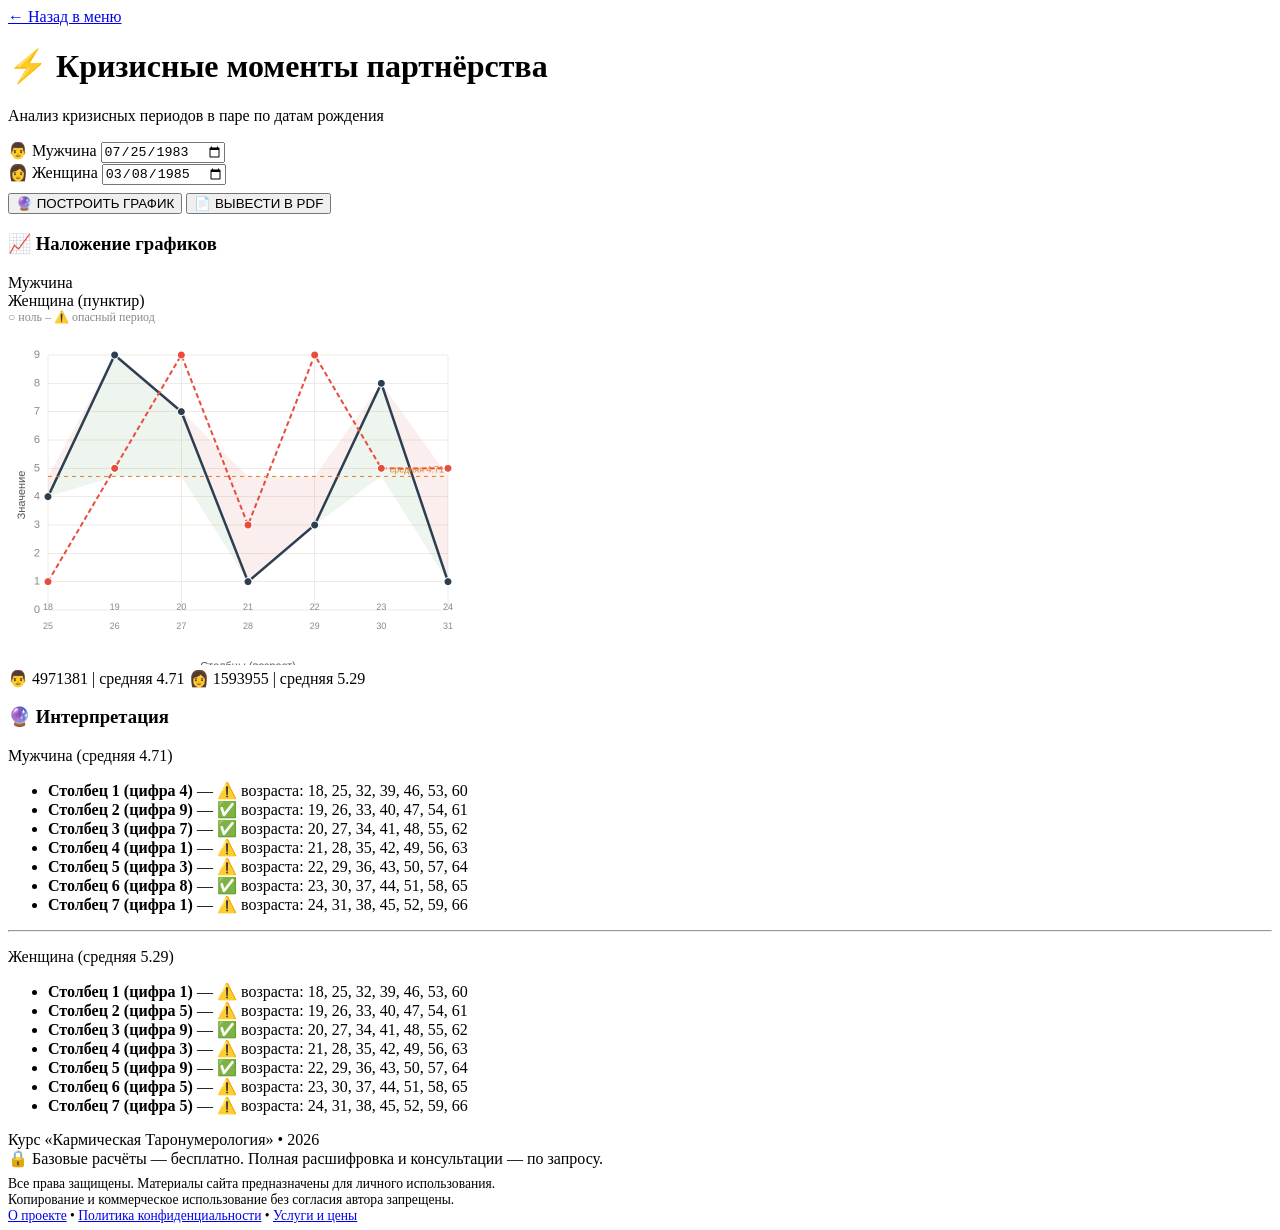
==== crisis.html @ e85e0fe4 "Add files via upload" ====
<!DOCTYPE html>
<html lang="ru">
<head>
  <meta charset="UTF-8">
  <meta name="viewport" content="width=device-width, initial-scale=1.0, maximum-scale=1.0, user-scalable=yes">
  <title>Кризисные моменты партнёрства</title>
  <link rel="stylesheet" href="style.css">
</head>
<body>
<div class="container">
  <a href="index.html" class="back-link">← Назад в меню</a>
  <h1>⚡ Кризисные моменты партнёрства</h1>
  <p class="sub">Анализ кризисных периодов в паре по датам рождения</p>

  <div class="card">
    <div class="input-group">
      <label>👨 Мужчина</label>
      <input type="date" id="manDate" value="1983-07-25">
    </div>
    <div class="input-group">
      <label>👩 Женщина</label>
      <input type="date" id="womanDate" value="1985-03-08">
    </div>
    <button id="calcBtn" class="btn btn-primary">🔮 ПОСТРОИТЬ ГРАФИК</button>
    <button id="pdfBtn" class="btn btn-pdf" style="margin-top:8px;">📄 ВЫВЕСТИ В PDF</button>
  </div>

  <div id="result" class="result"></div>

  <div class="footer">
    <div><span class="course">Курс «Кармическая Таронумерология»</span> • 2026</div>
    <div class="paid-note">🔒 Базовые расчёты — бесплатно. Полная расшифровка и консультации — по запросу.</div>
    <div style="margin-top:8px; font-size:0.85rem;">
      Все права защищены. Материалы сайта предназначены для личного использования.
      <br>Копирование и коммерческое использование без согласия автора запрещены.
      <br><a href="#">О проекте</a> • <a href="#">Политика конфиденциальности</a> • <a href="#">Услуги и цены</a>
    </div>
  </div>
</div>

<script>
// ===== ВЕСЬ ИСХОДНЫЙ JS-КОД ИЗ crisis.html =====
(function() {
    function pad2(n) { return String(n).padStart(2, '0'); }

    function calcGraph(birthDate) {
        if (!birthDate) return null;
        const parts = birthDate.split('-');
        if (parts.length !== 3) return null;
        const year = parseInt(parts[0], 10);
        const month = parseInt(parts[1], 10);
        const day = parseInt(parts[2], 10);
        if (isNaN(year) || isNaN(month) || isNaN(day)) return null;

        const dm = parseInt(pad2(day) + pad2(month), 10);
        const product = dm * year;
        let productStr = String(product);
        while (productStr.length < 7) productStr = '0' + productStr;
        if (productStr.length > 7) productStr = productStr.slice(0, 7);

        const digits = productStr.split('').map(Number);
        const sum = digits.reduce((a, b) => a + b, 0);
        const avg = sum / 7;

        const topAges = [18, 19, 20, 21, 22, 23, 24];
        const bottomAges = [25, 26, 27, 28, 29, 30, 31];

        return { digits, avg, productStr, dm, year, sum, topAges, bottomAges };
    }

    function drawChart(manData, womanData, container) {
        if (!manData || !womanData) return;

        const wrapper = document.createElement('div');
        wrapper.className = 'chart-container';
        const canvas = document.createElement('canvas');
        wrapper.appendChild(canvas);
        container.appendChild(wrapper);

        const width = Math.min(480, window.innerWidth - 40);
        const height = Math.max(340, width * 0.6);
        canvas.width = width * 2;
        canvas.height = height * 2;
        canvas.style.width = width + 'px';
        canvas.style.height = height + 'px';

        const ctx = canvas.getContext('2d');
        ctx.scale(2, 2);

        const numPoints = manData.digits.length;
        const pad = { top: 30, bottom: 55, left: 40, right: 40 };
        const chartW = width - pad.left - pad.right;
        const chartH = height - pad.top - pad.bottom;
        const maxVal = 9;

        function xPos(index) {
            return pad.left + (index / (numPoints - 1)) * chartW;
        }
        function yPos(val) {
            return pad.top + chartH - (val / maxVal) * chartH;
        }

        ctx.clearRect(0, 0, width, height);

        ctx.strokeStyle = '#e0d6c6';
        ctx.lineWidth = 0.5;
        ctx.textAlign = 'right';
        ctx.textBaseline = 'middle';
        ctx.fillStyle = '#888';
        ctx.font = '11px sans-serif';
        for (let v = 0; v <= 9; v++) {
            const y = yPos(v);
            ctx.beginPath();
            ctx.moveTo(pad.left, y);
            ctx.lineTo(width - pad.right, y);
            ctx.stroke();
            ctx.fillStyle = '#888';
            ctx.fillText(v.toString(), pad.left - 8, y);
        }
        ctx.save();
        ctx.translate(14, height / 2);
        ctx.rotate(-Math.PI / 2);
        ctx.textAlign = 'center';
        ctx.textBaseline = 'middle';
        ctx.fillStyle = '#555';
        ctx.font = '11px sans-serif';
        ctx.fillText('Значение', 0, 0);
        ctx.restore();

        ctx.textAlign = 'center';
        ctx.textBaseline = 'top';
        ctx.fillStyle = '#888';
        ctx.font = '9px sans-serif';
        for (let i = 0; i < numPoints; i++) {
            const x = xPos(i);
            if (i % 2 === 0) {
                ctx.beginPath();
                ctx.moveTo(x, pad.top);
                ctx.lineTo(x, height - pad.bottom);
                ctx.strokeStyle = '#e0d6c6';
                ctx.lineWidth = 0.5;
                ctx.stroke();
            }
            ctx.fillStyle = '#888';
            ctx.textBaseline = 'bottom';
            ctx.fillText(manData.topAges[i].toString(), x, height - pad.bottom + 2);
            ctx.textBaseline = 'top';
            ctx.fillText(manData.bottomAges[i].toString(), x, height - pad.bottom + 12);
        }
        ctx.fillStyle = '#555';
        ctx.font = '11px sans-serif';
        ctx.textBaseline = 'top';
        ctx.textAlign = 'center';
        ctx.fillText('Столбцы (возраст)', width / 2, height - 4);

        const datasets = [
            { data: manData, color: '#2c3e50', label: 'Мужчина', dash: [] },
            { data: womanData, color: '#e74c3c', label: 'Женщина', dash: [5, 3] }
        ];

        datasets.forEach(ds => {
            const d = ds.data.digits;
            const avg = ds.data.avg;
            const avgY = yPos(avg);

            if (ds.label === 'Мужчина') {
                ctx.beginPath();
                for (let i = 0; i < numPoints; i++) {
                    const x = xPos(i);
                    const y = yPos(d[i]);
                    if (i === 0) ctx.moveTo(x, y);
                    else ctx.lineTo(x, y);
                }
                for (let i = numPoints - 1; i >= 0; i--) {
                    const x = xPos(i);
                    const y = d[i] > avg ? yPos(avg) : yPos(d[i]);
                    if (i === numPoints - 1) ctx.lineTo(x, y);
                    else ctx.lineTo(x, y);
                }
                ctx.closePath();
                ctx.fillStyle = 'rgba(46, 125, 50, 0.08)';
                ctx.fill();

                ctx.beginPath();
                for (let i = 0; i < numPoints; i++) {
                    const x = xPos(i);
                    const y = yPos(d[i]);
                    if (i === 0) ctx.moveTo(x, y);
                    else ctx.lineTo(x, y);
                }
                for (let i = numPoints - 1; i >= 0; i--) {
                    const x = xPos(i);
                    const y = d[i] < avg ? yPos(avg) : yPos(d[i]);
                    if (i === numPoints - 1) ctx.lineTo(x, y);
                    else ctx.lineTo(x, y);
                }
                ctx.closePath();
                ctx.fillStyle = 'rgba(192, 57, 43, 0.08)';
                ctx.fill();
            }

            ctx.beginPath();
            for (let i = 0; i < numPoints; i++) {
                const x = xPos(i);
                const y = yPos(d[i]);
                if (i === 0) ctx.moveTo(x, y);
                else ctx.lineTo(x, y);
            }
            ctx.strokeStyle = ds.color;
            ctx.lineWidth = ds.label === 'Мужчина' ? 2.5 : 2;
            ctx.setLineDash(ds.dash);
            ctx.stroke();
            ctx.setLineDash([]);

            for (let i = 0; i < numPoints; i++) {
                const x = xPos(i);
                const y = yPos(d[i]);
                ctx.beginPath();
                ctx.arc(x, y, 4, 0, Math.PI * 2);
                ctx.fillStyle = ds.color;
                ctx.fill();
                ctx.strokeStyle = '#fff';
                ctx.lineWidth = 1;
                ctx.stroke();
                if (d[i] === 0) {
                    ctx.beginPath();
                    ctx.moveTo(x - 5, y - 5);
                    ctx.lineTo(x + 5, y + 5);
                    ctx.moveTo(x + 5, y - 5);
                    ctx.lineTo(x - 5, y + 5);
                    ctx.strokeStyle = '#c0392b';
                    ctx.lineWidth = 2;
                    ctx.stroke();
                }
            }
        });

        const avgMan = manData.avg;
        const avgY = yPos(avgMan);
        ctx.beginPath();
        ctx.moveTo(pad.left, avgY);
        ctx.lineTo(width - pad.right, avgY);
        ctx.strokeStyle = '#e67e22';
        ctx.lineWidth = 1;
        ctx.setLineDash([4, 4]);
        ctx.stroke();
        ctx.setLineDash([]);
        ctx.fillStyle = '#e67e22';
        ctx.font = '9px sans-serif';
        ctx.textAlign = 'right';
        ctx.textBaseline = 'bottom';
        ctx.fillText('средняя ' + avgMan.toFixed(2), width - pad.right - 4, avgY - 2);

        const legendDiv = document.createElement('div');
        legendDiv.className = 'legend';
        legendDiv.innerHTML = `
            <div class="legend-item"><span class="legend-color man"></span> Мужчина</div>
            <div class="legend-item"><span class="legend-color woman"></span> Женщина (пунктир)</div>
            <div style="font-size:12px; color:#888;">○ ноль – ⚠️ опасный период</div>
        `;
        wrapper.insertBefore(legendDiv, canvas);

        const statsDiv = document.createElement('div');
        statsDiv.className = 'stats';
        statsDiv.innerHTML = `
            <span>👨 ${manData.productStr} | средняя ${manData.avg.toFixed(2)}</span>
            <span>👩 ${womanData.productStr} | средняя ${womanData.avg.toFixed(2)}</span>
        `;
        wrapper.appendChild(statsDiv);
    }

    function render() {
        const manDate = document.getElementById('manDate').value;
        const womanDate = document.getElementById('womanDate').value;
        const resultDiv = document.getElementById('result');

        if (!manDate || !womanDate) {
            resultDiv.innerHTML = '<div class="card" style="color:#aa8866;">⚠️ Выберите даты обоих партнёров.</div>';
            return;
        }
        const manData = calcGraph(manDate);
        const womanData = calcGraph(womanDate);
        if (!manData || !womanData) {
            resultDiv.innerHTML = '<div class="card" style="color:#aa8866;">⚠️ Ошибка в датах.</div>';
            return;
        }

        resultDiv.innerHTML = '';
        const card = document.createElement('div');
        card.className = 'card';
        card.innerHTML = `<h3>📈 Наложение графиков</h3>`;
        resultDiv.appendChild(card);
        drawChart(manData, womanData, card);

        const interpCard = document.createElement('div');
        interpCard.className = 'card';
        interpCard.innerHTML = `<h3>🔮 Интерпретация</h3>`;

        function buildInterp(data, label, cssClass) {
            const hasZero = data.digits.includes(0);
            let html = `<p><span class="${cssClass}">${label}</span> (средняя ${data.avg.toFixed(2)})</p>`;
            if (hasZero) {
                html += `<div class="warning">⚠️ Присутствует <span class="zero-highlight">0</span> – угроза разрыва!</div>`;
            }
            html += `<div class="result-block"><ul>`;
            for (let i = 0; i < data.digits.length; i++) {
                const ages = [];
                for (let age = 18 + i; age <= 66; age += 7) {
                    ages.push(age);
                }
                const status = data.digits[i] > data.avg ? '✅' : data.digits[i] < data.avg ? '⚠️' : '➖';
                let digitDisplay = `${data.digits[i]}`;
                if (data.digits[i] === 0) digitDisplay = `<span class="zero-highlight">0 (угроза!)</span>`;
                html += `<li><strong>Столбец ${i+1} (цифра ${digitDisplay})</strong> — ${status} возраста: ${ages.join(', ')}</li>`;
            }
            html += '</ul></div>';
            return html;
        }

        interpCard.innerHTML += buildInterp(manData, 'Мужчина', '');
        interpCard.innerHTML += '<hr>';
        interpCard.innerHTML += buildInterp(womanData, 'Женщина', '');
        resultDiv.appendChild(interpCard);
    }

    document.getElementById('calcBtn').addEventListener('click', render);
    document.getElementById('pdfBtn').addEventListener('click', () => window.print());
    window.addEventListener('DOMContentLoaded', render);
})();
</script>
</body>
</html>
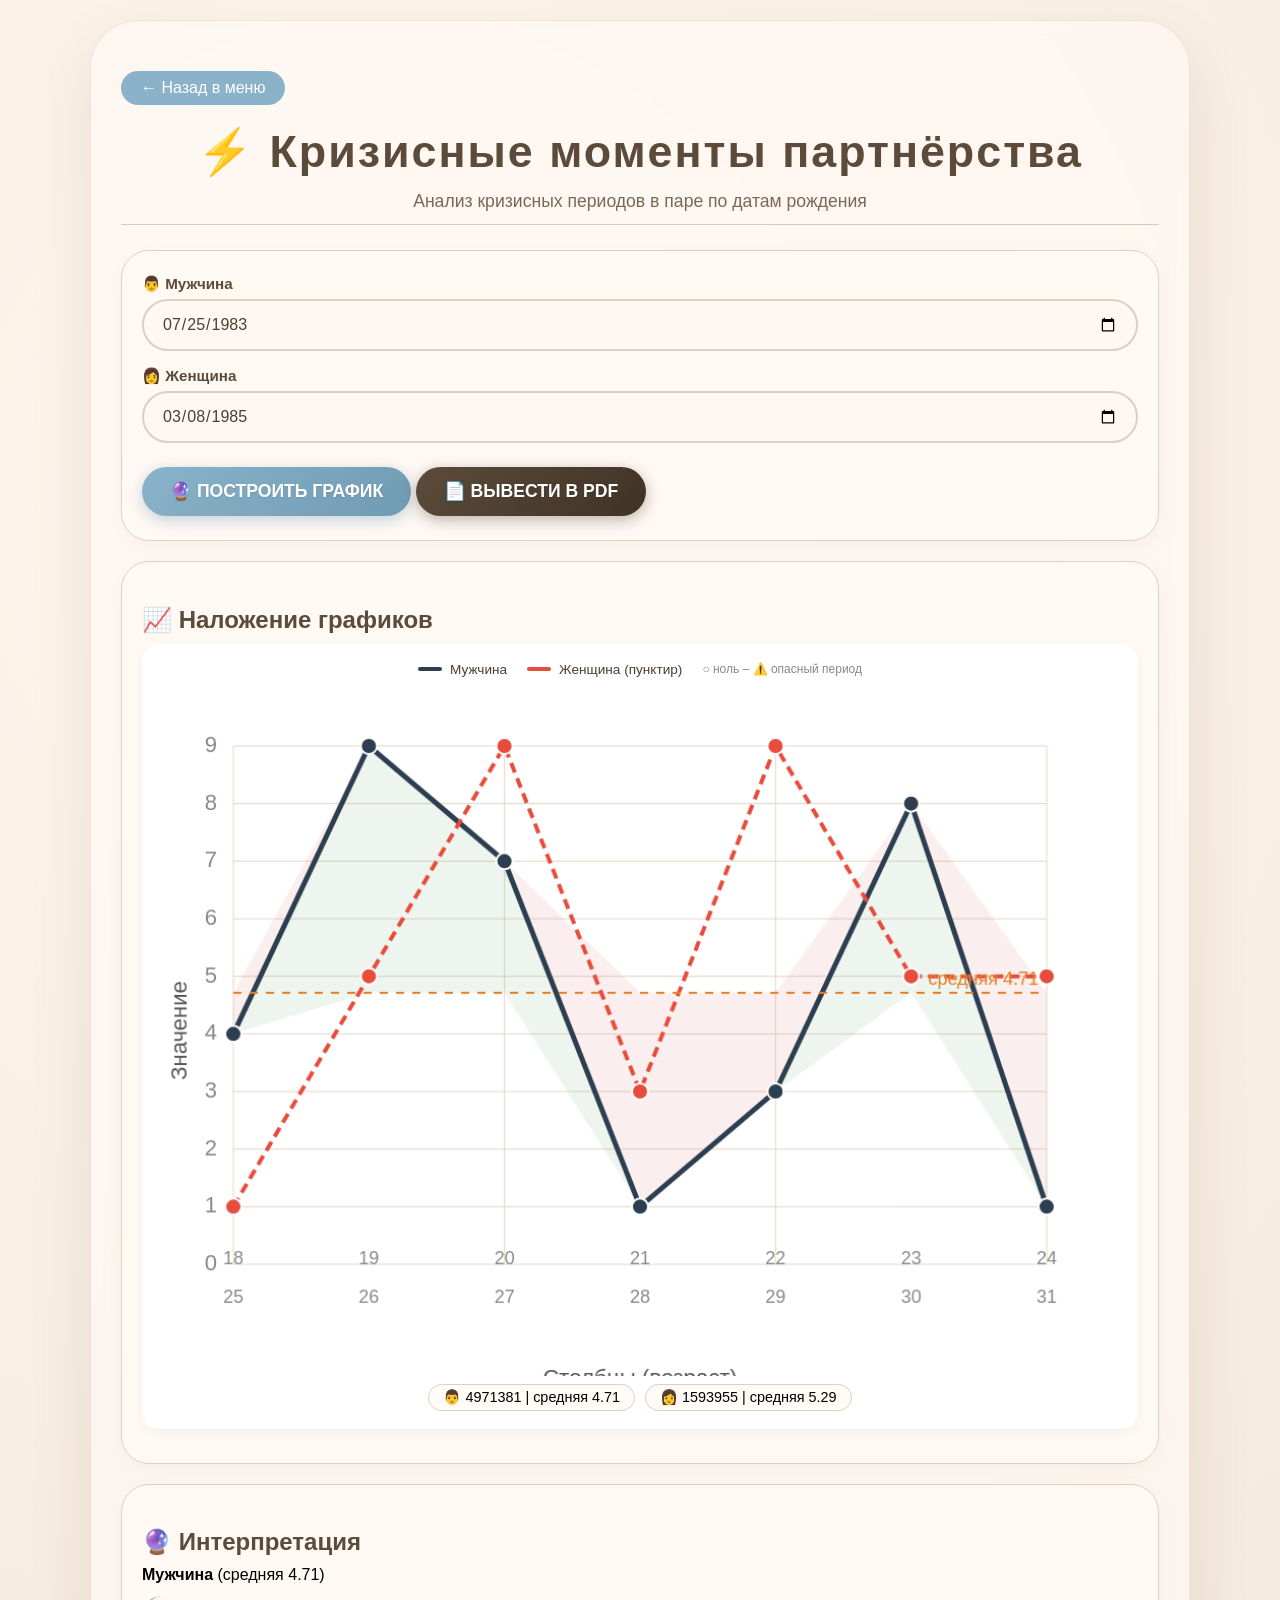
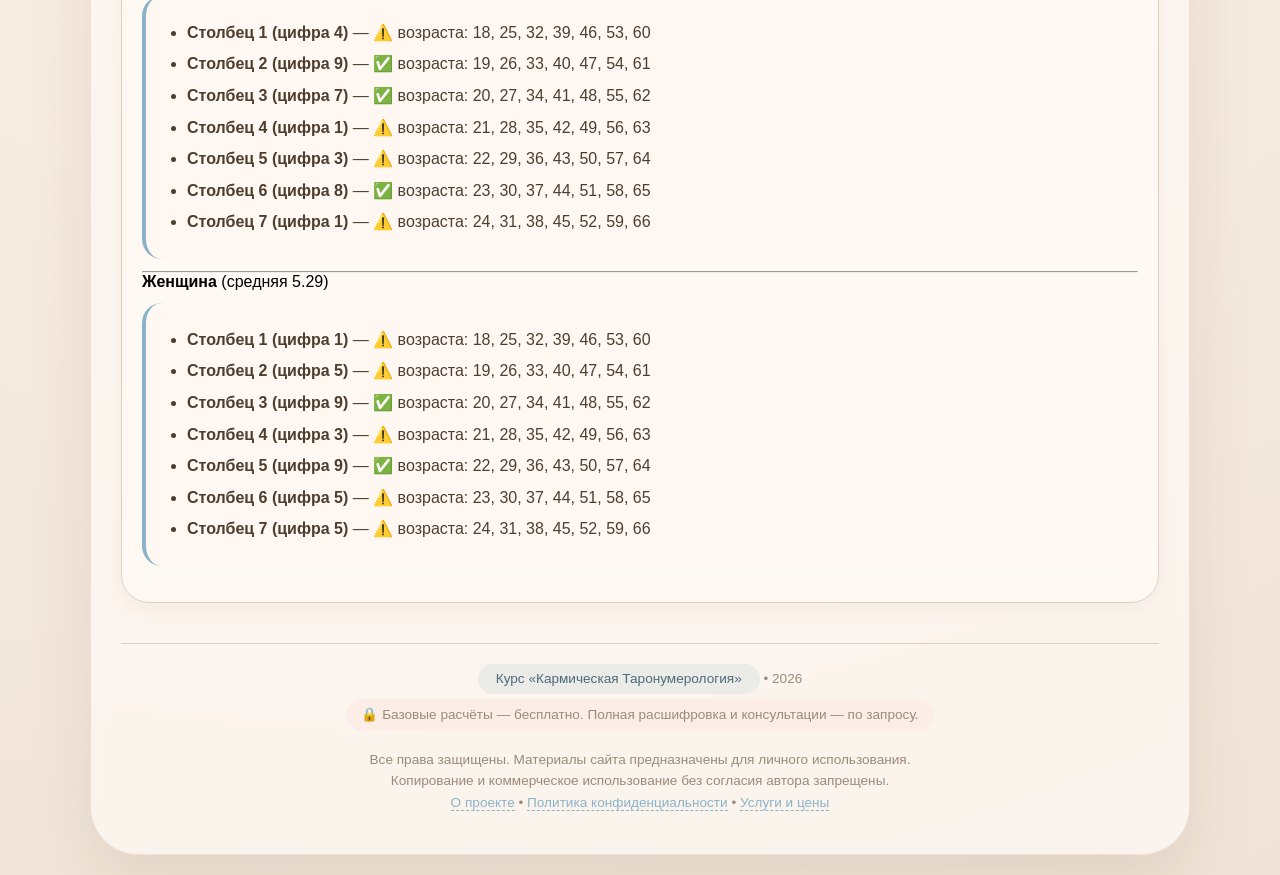
==== commit cab84cd3: "Update crisis.html" ====
--- a/crisis.html
+++ b/crisis.html
@@ -39,7 +39,7 @@
 </div>
 
 <script>
-// ===== ВЕСЬ ИСХОДНЫЙ JS-КОД ИЗ crisis.html =====
+// ===== ПОЛНЫЙ JS-КОД CRISIS (С РАСЧЁТАМИ) =====
 (function() {
     function pad2(n) { return String(n).padStart(2, '0'); }
 
@@ -296,9 +296,9 @@
         interpCard.className = 'card';
         interpCard.innerHTML = `<h3>🔮 Интерпретация</h3>`;
 
-        function buildInterp(data, label, cssClass) {
+        function buildInterp(data, label) {
             const hasZero = data.digits.includes(0);
-            let html = `<p><span class="${cssClass}">${label}</span> (средняя ${data.avg.toFixed(2)})</p>`;
+            let html = `<p><strong>${label}</strong> (средняя ${data.avg.toFixed(2)})</p>`;
             if (hasZero) {
                 html += `<div class="warning">⚠️ Присутствует <span class="zero-highlight">0</span> – угроза разрыва!</div>`;
             }
@@ -317,16 +317,23 @@
             return html;
         }
 
-        interpCard.innerHTML += buildInterp(manData, 'Мужчина', '');
+        interpCard.innerHTML += buildInterp(manData, 'Мужчина');
         interpCard.innerHTML += '<hr>';
-        interpCard.innerHTML += buildInterp(womanData, 'Женщина', '');
+        interpCard.innerHTML += buildInterp(womanData, 'Женщина');
         resultDiv.appendChild(interpCard);
     }
 
     document.getElementById('calcBtn').addEventListener('click', render);
-    document.getElementById('pdfBtn').addEventListener('click', () => window.print());
+    document.getElementById('pdfBtn').addEventListener('click', function() {
+        var res = document.getElementById('result');
+        if (res.innerHTML.trim() === '' || res.innerHTML.indexOf('⚠️') !== -1) {
+            alert('Сначала выполните расчёт (нажмите "ПОСТРОИТЬ ГРАФИК")');
+            return;
+        }
+        window.print();
+    });
     window.addEventListener('DOMContentLoaded', render);
 })();
 </script>
 </body>
-</html>+</html>
--- a/style.css
+++ b/style.css
@@ -0,0 +1,770 @@
+/* ===== БАЗОВЫЕ СТИЛИ (кофе с молоком + нежно-голубой) ===== */
+* {
+  box-sizing: border-box;
+  margin: 0;
+  padding: 0;
+}
+
+body {
+  font-family: 'Segoe UI', 'Roboto', 'Helvetica Neue', sans-serif;
+  background: #f9f3ec;
+  background-image: radial-gradient(circle at 30% 20%, #fff6ed 0%, #f0e4d8 100%);
+  min-height: 100vh;
+  display: flex;
+  justify-content: center;
+  align-items: flex-start;
+  padding: 20px;
+  margin: 0;
+}
+
+.container {
+  max-width: 1100px;
+  width: 100%;
+  background: rgba(255, 250, 245, 0.7);
+  backdrop-filter: blur(8px);
+  border-radius: 48px;
+  border: 1px solid rgba(210, 180, 160, 0.3);
+  box-shadow: 0 30px 60px rgba(140, 110, 90, 0.15);
+  padding: 40px 30px;
+  margin: 0 auto;
+}
+
+/* ===== ТИПОГРАФИКА ===== */
+h1 {
+  font-size: 2.8rem;
+  font-weight: 700;
+  color: #5c4b3a;
+  text-align: center;
+  margin-bottom: 0.3em;
+  letter-spacing: 2px;
+}
+h1 span {
+  color: #8ab3c9;
+}
+h2 {
+  font-size: 2rem;
+  color: #5c4b3a;
+  margin: 1em 0 0.5em;
+  border-left: 6px solid #8ab3c9;
+  padding-left: 16px;
+}
+h3 {
+  font-size: 1.5rem;
+  color: #5c4b3a;
+  margin: 0.8em 0 0.4em;
+}
+.sub {
+  text-align: center;
+  color: #7a6856;
+  font-size: 1.1rem;
+  border-bottom: 1px solid #dac9b8;
+  padding-bottom: 12px;
+  margin-bottom: 25px;
+}
+
+/* ===== КАРТОЧКИ ===== */
+.card {
+  background: rgba(255, 248, 242, 0.7);
+  backdrop-filter: blur(4px);
+  border-radius: 28px;
+  padding: 24px 20px;
+  border: 1px solid #dccfc4;
+  box-shadow: 0 6px 18px rgba(160, 130, 110, 0.08);
+  margin: 20px 0;
+}
+a.card {
+  text-decoration: none;
+  color: #4d3e30;
+  display: block;
+  transition: 0.3s;
+}
+a.card:hover {
+  transform: translateY(-8px) scale(1.02);
+  background: #ffffff;
+  border-color: #8ab3c9;
+  box-shadow: 0 16px 40px rgba(138, 179, 201, 0.2);
+}
+
+/* ===== ПОЛЯ ВВОДА ===== */
+.input-group {
+  display: flex;
+  flex-direction: column;
+  gap: 6px;
+  margin-bottom: 16px;
+}
+label {
+  font-weight: 600;
+  color: #5c4b3a;
+  font-size: 0.95rem;
+}
+input,
+select,
+textarea {
+  width: 100%;
+  padding: 14px 18px;
+  font-size: 1rem;
+  background: rgba(255, 248, 242, 0.6);
+  border: 2px solid #dccfc4;
+  border-radius: 40px;
+  color: #4d3e30;
+  transition: 0.2s;
+  font-family: inherit;
+}
+input:focus,
+select:focus,
+textarea:focus {
+  outline: none;
+  border-color: #8ab3c9;
+  box-shadow: 0 0 0 3px rgba(138, 179, 201, 0.2);
+}
+input[type="date"] {
+  -webkit-appearance: none;
+  appearance: none;
+}
+
+/* ===== КНОПКИ (ЯРКИЕ, СОЧНЫЕ) ===== */
+.btn,
+button,
+input[type="submit"],
+input[type="reset"] {
+  background: linear-gradient(135deg, #d4a373, #c9956b);
+  border: none;
+  border-radius: 40px;
+  padding: 14px 28px;
+  font-size: 1.1rem;
+  font-weight: 700;
+  color: #ffffff;
+  cursor: pointer;
+  transition: 0.3s;
+  font-family: inherit;
+  display: inline-block;
+  text-align: center;
+  min-width: 140px;
+  box-shadow: 0 4px 15px rgba(201, 149, 107, 0.4);
+  text-shadow: 0 1px 2px rgba(0,0,0,0.1);
+}
+.btn:hover,
+button:hover {
+  background: linear-gradient(135deg, #e0b48c, #d4a373);
+  transform: translateY(-3px) scale(1.02);
+  box-shadow: 0 8px 25px rgba(201, 149, 107, 0.5);
+}
+.btn:active,
+button:active {
+  transform: scale(0.97);
+}
+.btn-primary {
+  background: linear-gradient(135deg, #8ab3c9, #6f9bb3);
+  box-shadow: 0 4px 15px rgba(106, 155, 179, 0.4);
+}
+.btn-primary:hover {
+  background: linear-gradient(135deg, #9fc4d8, #8ab3c9);
+  box-shadow: 0 8px 25px rgba(106, 155, 179, 0.5);
+}
+.btn-pdf {
+  background: linear-gradient(135deg, #5c4b3a, #3f3226);
+  box-shadow: 0 4px 15px rgba(92, 75, 58, 0.4);
+}
+.btn-pdf:hover {
+  background: linear-gradient(135deg, #7a6250, #5c4b3a);
+  box-shadow: 0 8px 25px rgba(92, 75, 58, 0.5);
+}
+
+/* ===== ТАБЛИЦЫ ===== */
+.table-wrap {
+  overflow-x: auto;
+  margin: 15px 0;
+  -webkit-overflow-scrolling: touch;
+}
+table {
+  width: 100%;
+  border-collapse: collapse;
+  background: rgba(255, 248, 242, 0.4);
+  border-radius: 20px;
+  overflow: hidden;
+  box-shadow: 0 4px 12px rgba(140, 110, 90, 0.08);
+  font-size: 0.9rem;
+  min-width: 600px;
+}
+th {
+  background: rgba(138, 179, 201, 0.2);
+  color: #4d6a7a;
+  font-weight: 600;
+  padding: 12px 15px;
+  text-align: left;
+}
+td {
+  padding: 10px 15px;
+  border-bottom: 1px solid #e6dbd0;
+  word-break: break-word;
+}
+tr:last-child td {
+  border-bottom: none;
+}
+tr:hover {
+  background: rgba(138, 179, 201, 0.05);
+}
+.karmic-row {
+  background-color: #f8e8e0 !important;
+  font-weight: 600;
+}
+.highlight-unsolved {
+  background-color: #fcf3d9 !important;
+  font-weight: 600;
+}
+
+/* ===== СПИСКИ ===== */
+ul, ol {
+  padding-left: 25px;
+  color: #4d3e30;
+  line-height: 1.6;
+}
+li {
+  margin: 6px 0;
+}
+
+/* ===== БЛОКИ РЕЗУЛЬТАТОВ ===== */
+.result-block {
+  background: rgba(255, 248, 242, 0.5);
+  border-radius: 20px;
+  padding: 18px 16px;
+  margin: 12px 0;
+  border-left: 4px solid #8ab3c9;
+}
+.result-item {
+  display: flex;
+  flex-wrap: wrap;
+  align-items: baseline;
+  padding: 8px 0;
+  border-bottom: 1px solid rgba(0,0,0,0.05);
+}
+.result-label {
+  font-weight: 600;
+  color: #5c4b3a;
+  min-width: 180px;
+  flex: 1 1 40%;
+}
+.result-value {
+  font-weight: 500;
+  color: #4d3e30;
+  background: rgba(255,255,255,0.5);
+  padding: 4px 12px;
+  border-radius: 30px;
+  flex: 1 1 auto;
+  word-break: break-word;
+}
+.result-desc {
+  width: 100%;
+  font-size: 0.85rem;
+  color: #7a6856;
+  margin-top: 4px;
+  padding-left: 10px;
+}
+
+/* ===== ПРЕДУПРЕЖДЕНИЯ ===== */
+.warning {
+  background: #fcf0e8;
+  border-left: 4px solid #c0392b;
+  padding: 12px 16px;
+  border-radius: 12px;
+  margin: 12px 0;
+  font-weight: 500;
+  color: #5c3a32;
+}
+.warning strong {
+  color: #a93226;
+}
+.zero-highlight {
+  background: #f8d7da;
+  color: #721c24;
+  font-weight: 700;
+  padding: 0 8px;
+  border-radius: 6px;
+}
+
+/* ===== КВАДРАТ ПИФАГОРА ===== */
+.pythagoras-square {
+  display: flex;
+  justify-content: center;
+  margin: 15px 0;
+}
+.square-grid {
+  display: grid;
+  grid-template-columns: repeat(3, 1fr);
+  gap: 10px;
+  max-width: 320px;
+  width: 100%;
+}
+.cell {
+  background: rgba(255, 248, 242, 0.7);
+  border-radius: 18px;
+  text-align: center;
+  padding: 12px 6px;
+  font-weight: 700;
+  color: #5c4b3a;
+  border: 2px solid #dccfc4;
+  font-size: 1.2rem;
+}
+.cell span {
+  font-size: 0.7rem;
+  color: #8a7a6a;
+  display: block;
+}
+.cell.missing {
+  background: #f0d8d0;
+  border-color: #b39a8a;
+  color: #7a5a4a;
+}
+.trait-list {
+  background: rgba(255, 248, 242, 0.5);
+  border-radius: 20px;
+  padding: 12px 14px;
+  margin-bottom: 14px;
+}
+.trait-title {
+  color: #5c4b3a;
+  font-weight: bold;
+  border-left: 4px solid #8ab3c9;
+  padding-left: 10px;
+  margin-bottom: 10px;
+}
+.badge {
+  display: inline-block;
+  background: rgba(255, 248, 242, 0.6);
+  padding: 4px 12px;
+  border-radius: 30px;
+  font-size: 0.75rem;
+  margin: 4px 5px 4px 0;
+  color: #5c4b3a;
+  border: 1px solid #dccfc4;
+}
+.name-number-block {
+  background: rgba(255, 248, 242, 0.6);
+  border-radius: 24px;
+  padding: 14px;
+  margin-bottom: 18px;
+  text-align: center;
+  font-size: 1rem;
+  line-height: 1.5;
+  border: 1px solid #dccfc4;
+}
+.name-number-block span {
+  font-weight: bold;
+  color: #8ab3c9;
+}
+.double-da-block {
+  background: rgba(138, 179, 201, 0.1);
+  border-left: 4px solid #8ab3c9;
+  padding: 12px 16px;
+  margin: 12px 0;
+  border-radius: 16px;
+}
+.double-da-title {
+  font-weight: bold;
+  color: #5c4b3a;
+}
+
+/* ===== ГРАФИКИ (CANVAS) ===== */
+.chart-container {
+  width: 100%;
+  margin: 10px auto;
+  background: #ffffff;
+  border-radius: 16px;
+  padding: 10px;
+  box-shadow: 0 4px 12px rgba(0,0,0,0.04);
+}
+canvas {
+  width: 100% !important;
+  height: auto !important;
+  display: block;
+  border-radius: 12px;
+  background: #ffffff;
+}
+.legend {
+  display: flex;
+  flex-wrap: wrap;
+  justify-content: center;
+  gap: 20px;
+  font-size: 0.85rem;
+  margin: 8px 0;
+  color: #4d3e30;
+}
+.legend-item {
+  display: flex;
+  align-items: center;
+  gap: 8px;
+}
+.legend-color {
+  width: 24px;
+  height: 4px;
+  border-radius: 4px;
+}
+.legend-color.man { background: #2c3e50; }
+.legend-color.woman { background: #e74c3c; }
+.legend-color.ea { background: #2c3e50; }
+.legend-color.er { background: #e74c3c; }
+
+.stats {
+  display: flex;
+  flex-wrap: wrap;
+  gap: 10px;
+  justify-content: center;
+  margin: 8px 0;
+  font-size: 0.9rem;
+}
+.stats span {
+  background: rgba(255, 248, 242, 0.6);
+  padding: 4px 14px;
+  border-radius: 30px;
+  border: 1px solid #dccfc4;
+}
+
+/* ===== ГАЛЕРЕЯ АРКАНОВ (для lifearcan) ===== */
+.gallery {
+  display: grid;
+  grid-template-columns: repeat(auto-fill, minmax(110px, 1fr));
+  gap: 12px;
+  margin-top: 10px;
+}
+.card-item {
+  background: rgba(255, 248, 242, 0.7);
+  border-radius: 16px;
+  padding: 10px 5px;
+  text-align: center;
+  cursor: pointer;
+  box-shadow: 0 4px 8px rgba(0,0,0,0.06);
+  transition: 0.3s;
+  border: 2px solid transparent;
+}
+.card-item:hover {
+  transform: translateY(-5px);
+  border-color: #8ab3c9;
+  box-shadow: 0 8px 20px rgba(0,0,0,0.12);
+}
+.card-item img {
+  width: 100%;
+  max-width: 90px;
+  height: auto;
+  border-radius: 8px;
+}
+.card-item .card-number {
+  display: block;
+  font-size: 0.75rem;
+  color: #8a7a6a;
+  margin-top: 4px;
+}
+.card-item .card-name {
+  font-weight: 600;
+  font-size: 0.85rem;
+  color: #5c4b3a;
+  line-height: 1.2;
+}
+
+/* ===== МОДАЛЬНОЕ ОКНО ===== */
+.modal {
+  display: none;
+  position: fixed;
+  top: 0;
+  left: 0;
+  width: 100%;
+  height: 100%;
+  background: rgba(0,0,0,0.5);
+  backdrop-filter: blur(4px);
+  justify-content: center;
+  align-items: center;
+  z-index: 1000;
+  padding: 20px;
+}
+.modal.active { display: flex; }
+.modal-content {
+  background: #fffbf7;
+  border-radius: 32px;
+  max-width: 600px;
+  width: 100%;
+  padding: 30px 25px;
+  max-height: 90vh;
+  overflow-y: auto;
+  box-shadow: 0 30px 60px rgba(0,0,0,0.3);
+  position: relative;
+}
+.modal-close {
+  position: sticky;
+  top: 0;
+  float: right;
+  font-size: 2rem;
+  cursor: pointer;
+  background: none;
+  border: none;
+  color: #5c4b3a;
+}
+.modal-content img {
+  max-width: 180px;
+  display: block;
+  margin: 0 auto 15px;
+  border-radius: 16px;
+  box-shadow: 0 6px 18px rgba(0,0,0,0.1);
+}
+.modal-content h2 {
+  text-align: center;
+  margin-bottom: 10px;
+}
+.modal-desc {
+  background: rgba(255, 248, 242, 0.6);
+  padding: 16px;
+  border-radius: 16px;
+  font-size: 0.92rem;
+  line-height: 1.6;
+}
+
+/* ===== РЕЗУЛЬТАТ КАРТЫ (lifearcan) ===== */
+.result-card {
+  display: none;
+  margin-top: 25px;
+  background: rgba(255, 248, 242, 0.7);
+  padding: 20px;
+  border-radius: 28px;
+  border: 1px solid #dccfc4;
+  text-align: center;
+}
+.result-card.active { display: block; }
+.result-card img {
+  max-width: 180px;
+  border-radius: 12px;
+  box-shadow: 0 4px 10px rgba(0,0,0,0.2);
+  margin: 10px 0;
+}
+.result-card h3 {
+  font-size: 1.6rem;
+  color: #5c4b3a;
+}
+.result-card .desc {
+  max-width: 700px;
+  margin: 10px auto;
+  text-align: left;
+  background: rgba(255, 248, 242, 0.5);
+  padding: 15px 18px;
+  border-radius: 12px;
+  line-height: 1.6;
+  font-size: 0.95rem;
+}
+
+/* ===== ФУТЕР ===== */
+.footer {
+  margin-top: 40px;
+  padding-top: 20px;
+  border-top: 1px solid #dccfc4;
+  text-align: center;
+  color: #9b8a7a;
+  font-size: 0.85rem;
+  line-height: 1.6;
+}
+.footer .course {
+  display: inline-block;
+  background: rgba(138, 179, 201, 0.15);
+  padding: 4px 18px;
+  border-radius: 30px;
+  color: #4d6a7a;
+  font-weight: 500;
+}
+.footer a {
+  color: #8ab3c9;
+  text-decoration: none;
+  border-bottom: 1px dashed #8ab3c9;
+}
+.footer a:hover {
+  color: #5c8aa0;
+}
+.footer .paid-note {
+  font-size: 0.85rem;
+  background: rgba(255, 215, 200, 0.2);
+  padding: 5px 15px;
+  border-radius: 20px;
+  display: inline-block;
+  margin: 5px 0 10px;
+}
+
+/* ===== НАВИГАЦИЯ НАЗАД ===== */
+.back-link {
+  display: inline-block;
+  margin: 10px 0 20px;
+  padding: 8px 20px;
+  background: #8ab3c9;
+  color: #fff;
+  border-radius: 40px;
+  text-decoration: none;
+  font-weight: 500;
+  transition: 0.2s;
+  border: none;
+}
+.back-link:hover {
+  background: #6f9bb3;
+  transform: translateX(-4px);
+}
+
+/* ===== ГЛАВНАЯ СТРАНИЦА (сетка) ===== */
+.grid {
+  display: grid;
+  grid-template-columns: repeat(auto-fit, minmax(220px, 1fr));
+  gap: 24px;
+  margin-bottom: 30px;
+}
+
+/* ========== АДАПТИВНОСТЬ (МОБИЛЬНЫЕ) ========== */
+@media (max-width: 768px) {
+  body { padding: 10px; }
+  .container { padding: 25px 16px; border-radius: 30px; }
+  h1 { font-size: 2rem; }
+  h2 { font-size: 1.6rem; }
+  input, select, textarea { font-size: 0.95rem; padding: 12px 14px; }
+  .btn, button { width: 100%; padding: 14px; font-size: 1rem; }
+  .result-label { min-width: 120px; flex-basis: 35%; }
+  .result-value { font-size: 0.9rem; }
+  .square-grid { max-width: 240px; gap: 6px; }
+  .cell { padding: 8px 4px; font-size: 1rem; }
+  .gallery { grid-template-columns: repeat(auto-fill, minmax(90px, 1fr)); }
+  .card-item img { max-width: 70px; }
+  .table-wrap { overflow-x: auto; }
+  table { font-size: 0.8rem; min-width: 400px; }
+  th, td { padding: 8px 10px; }
+  .legend { font-size: 0.75rem; gap: 12px; }
+  .stats { font-size: 0.8rem; }
+}
+
+@media (max-width: 480px) {
+  body { padding: 6px; }
+  .container { padding: 16px 10px; border-radius: 24px; }
+  h1 { font-size: 1.6rem; }
+  h2 { font-size: 1.3rem; }
+  .card { padding: 16px 12px; margin: 12px 0; }
+  .result-item { flex-direction: column; align-items: stretch; }
+  .result-label { min-width: auto; flex-basis: 100%; }
+  .result-value { margin-top: 4px; flex-basis: 100%; }
+  table { font-size: 0.7rem; min-width: 320px; }
+  th, td { padding: 6px 8px; }
+  .gallery { grid-template-columns: repeat(auto-fill, minmax(75px, 1fr)); }
+  .card-item .card-name { font-size: 0.7rem; }
+  .legend { font-size: 0.7rem; gap: 8px; }
+  .stats { font-size: 0.7rem; gap: 4px; }
+  .stats span { padding: 2px 8px; }
+  .sub { font-size: 0.9rem; }
+  .back-link { font-size: 0.9rem; padding: 6px 14px; }
+}
+
+/* ========== ПЕЧАТЬ / PDF ========== */
+@media print {
+  body {
+    background: #ffffff !important;
+    padding: 0.2in;
+    display: block;
+  }
+  .container {
+    max-width: 100%;
+    background: none !important;
+    backdrop-filter: none !important;
+    box-shadow: none !important;
+    border: none !important;
+    padding: 0 !important;
+    border-radius: 0 !important;
+  }
+  .no-print {
+    display: none !important;
+  }
+  .card {
+    break-inside: avoid;
+    border: 1px solid #ccc !important;
+    background: #fff !important;
+    box-shadow: none !important;
+    padding: 12px !important;
+    margin: 8px 0 !important;
+  }
+  .back-link, .btn, button, .footer, .paid-note, .course, .footer a {
+    display: none !important;
+  }
+  .chart-container {
+    max-width: 100%;
+    padding: 0;
+    background: #fff;
+    box-shadow: none;
+  }
+  canvas {
+    max-width: 100% !important;
+    height: auto !important;
+  }
+  table {
+    font-size: 0.7rem;
+    min-width: auto;
+    width: 100%;
+    border: 1px solid #ccc;
+  }
+  th, td {
+    border: 1px solid #ccc;
+    padding: 4px 6px;
+  }
+  .result-item {
+    border-bottom: 1px solid #eee;
+    padding: 4px 0;
+  }
+  .result-label {
+    min-width: 120px;
+  }
+  .result-value {
+    background: none;
+    padding: 0;
+    border-radius: 0;
+  }
+  .result-desc {
+    font-size: 0.7rem;
+  }
+  .square-grid {
+    max-width: 200px;
+  }
+  .cell {
+    padding: 4px 2px;
+    font-size: 0.8rem;
+    border: 1px solid #aaa;
+  }
+  .badge {
+    background: #eee;
+    border: 1px solid #aaa;
+    padding: 2px 8px;
+    font-size: 0.6rem;
+  }
+  .warning {
+    border-left: 2px solid #c0392b;
+    padding: 6px;
+  }
+  .double-da-block {
+    border-left: 2px solid #8ab3c9;
+  }
+  .trait-list {
+    background: #f9f9f9;
+    padding: 6px 10px;
+  }
+  .interpretation, .col-desc {
+    font-size: 0.7rem;
+  }
+  .result-card {
+    background: #fff;
+    border: 1px solid #ccc;
+    box-shadow: none;
+    padding: 10px;
+  }
+  .result-card .desc {
+    background: #f9f9f9;
+  }
+  .modal {
+    display: none !important;
+  }
+  * {
+    background-image: none !important;
+  }
+  .chart-container {
+    page-break-inside: avoid;
+  }
+  .print-only {
+    display: block !important;
+  }
+  .container {
+    padding: 0.1in !important;
+  }
+}
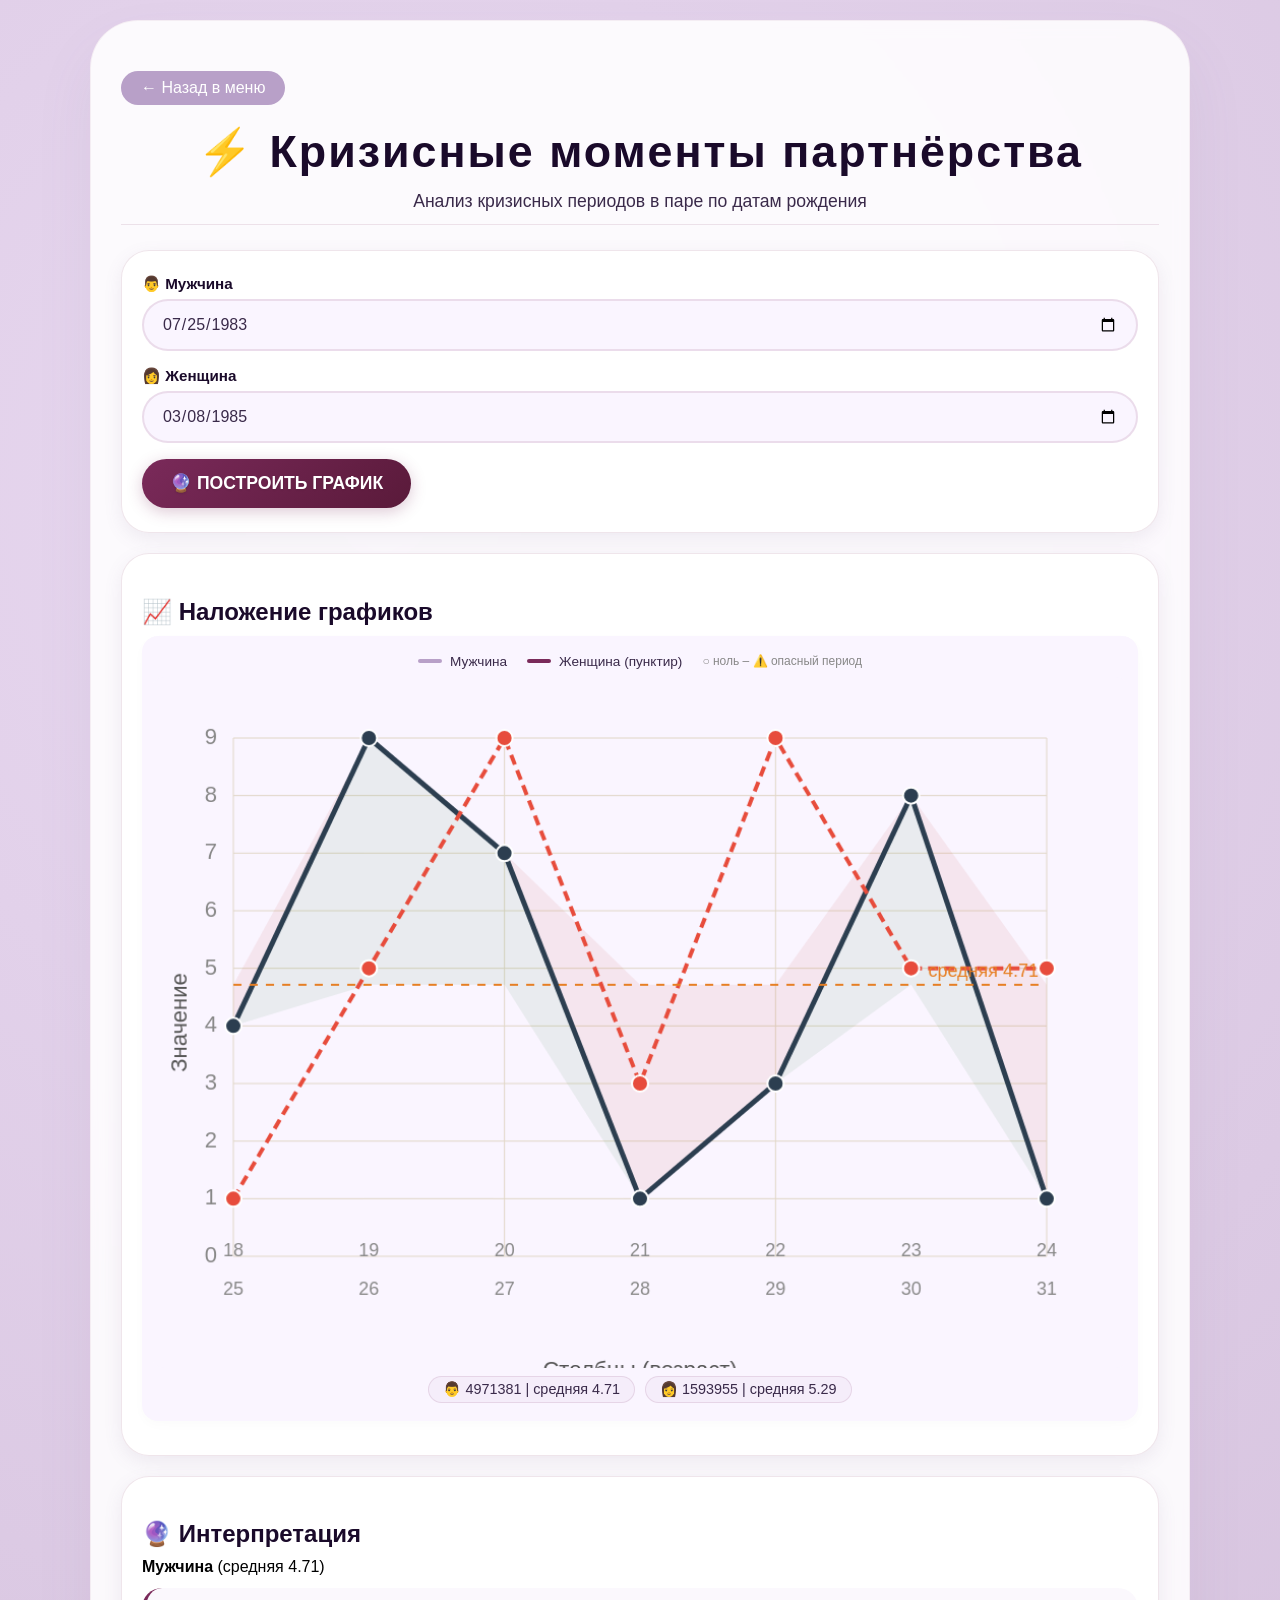
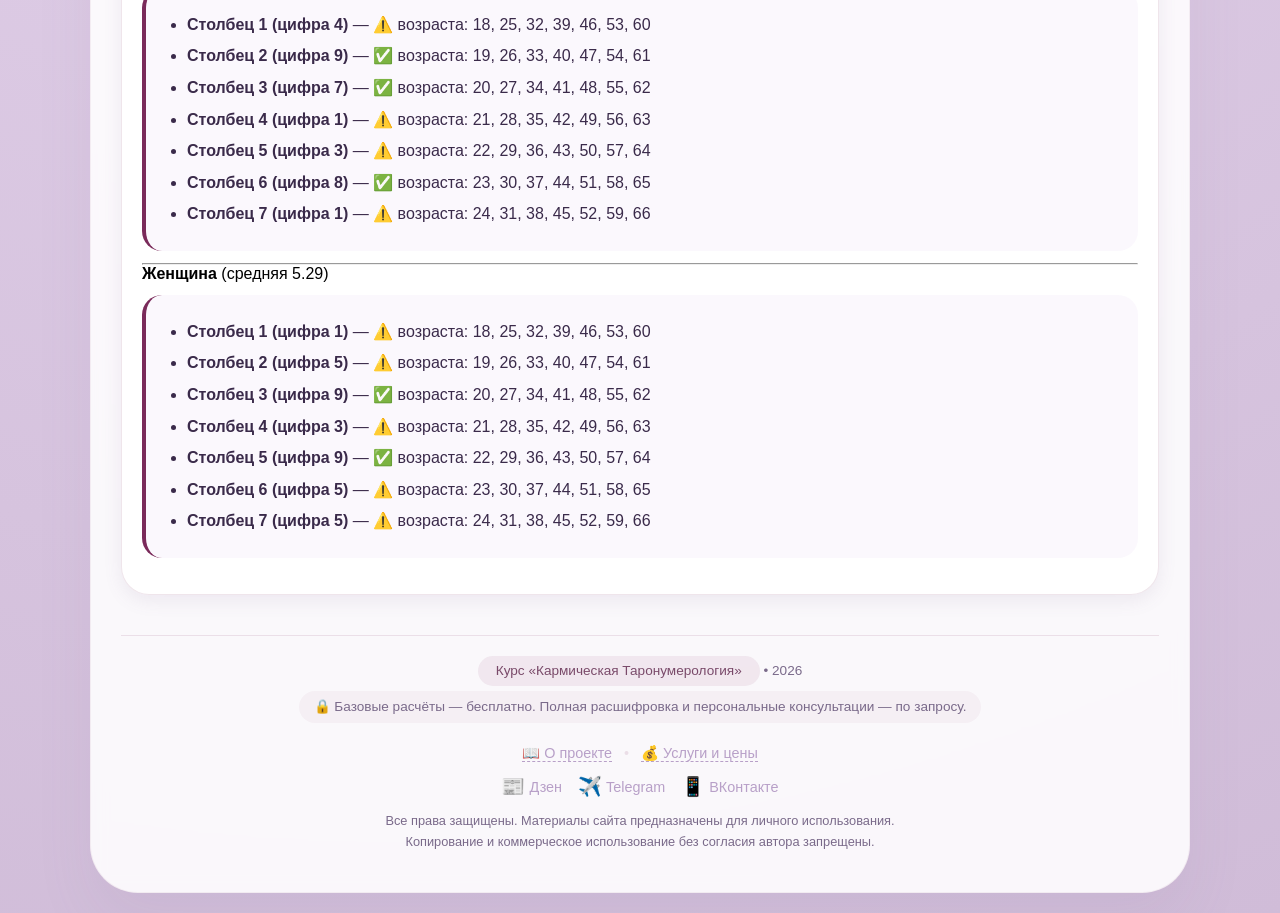
==== commit 96b88ee2: "Update crisis.html" ====
--- a/crisis.html
+++ b/crisis.html
@@ -28,18 +28,36 @@
   <div id="result" class="result"></div>
 
   <div class="footer">
-    <div><span class="course">Курс «Кармическая Таронумерология»</span> • 2026</div>
-    <div class="paid-note">🔒 Базовые расчёты — бесплатно. Полная расшифровка и консультации — по запросу.</div>
-    <div style="margin-top:8px; font-size:0.85rem;">
-      Все права защищены. Материалы сайта предназначены для личного использования.
-      <br>Копирование и коммерческое использование без согласия автора запрещены.
-      <br><a href="#">О проекте</a> • <a href="#">Политика конфиденциальности</a> • <a href="#">Услуги и цены</a>
-    </div>
+  <div>
+    <span class="course">Курс «Кармическая Таронумерология»</span> • 2026
+  </div>
+  <div class="paid-note">
+    🔒 Базовые расчёты — бесплатно. Полная расшифровка и персональные консультации — по запросу.
+  </div>
+  <div style="margin-top:8px; font-size:0.9rem; line-height:1.8;">
+    <a href="https://tarokarm.zenclass.ru/school/products" target="_blank">📖 О проекте</a>
+    <span style="margin:0 8px; color:var(--border-color);">•</span>
+    <a href="https://vk.com/club239663402" target="_blank">💰 Услуги и цены</a>
+  </div>
+  <div style="margin-top:6px; font-size:0.9rem; display:flex; justify-content:center; gap:16px; flex-wrap:wrap;">
+    <a href="https://dzen.ru/trina" target="_blank" style="display:inline-flex; align-items:center; gap:4px; border-bottom:none;">
+      <span style="font-size:1.2rem;">📰</span> Дзен
+    </a>
+    <a href="https://t.me/magnitinka" target="_blank" style="display:inline-flex; align-items:center; gap:4px; border-bottom:none;">
+      <span style="font-size:1.2rem;">✈️</span> Telegram
+    </a>
+    <a href="https://vk.com/club239663402" target="_blank" style="display:inline-flex; align-items:center; gap:4px; border-bottom:none;">
+      <span style="font-size:1.2rem;">📱</span> ВКонтакте
+    </a>
+  </div>
+  <div style="margin-top:8px; font-size:0.8rem; color:var(--text-muted);">
+    Все права защищены. Материалы сайта предназначены для личного использования.
+    <br>Копирование и коммерческое использование без согласия автора запрещены.
   </div>
 </div>
 
 <script>
-// ===== ПОЛНЫЙ JS-КОД CRISIS (С РАСЧЁТАМИ) =====
+// ===== ПОЛНЫЙ JS-КОД CRISIS =====
 (function() {
     function pad2(n) { return String(n).padStart(2, '0'); }
 
@@ -324,14 +342,14 @@
     }
 
     document.getElementById('calcBtn').addEventListener('click', render);
+
+    // ===== PDF ОБРАБОТЧИК (БЕЗ ПРОВЕРОК) =====
     document.getElementById('pdfBtn').addEventListener('click', function() {
-        var res = document.getElementById('result');
-        if (res.innerHTML.trim() === '' || res.innerHTML.indexOf('⚠️') !== -1) {
-            alert('Сначала выполните расчёт (нажмите "ПОСТРОИТЬ ГРАФИК")');
-            return;
-        }
-        window.print();
+        setTimeout(function() {
+            window.print();
+        }, 300);
     });
+
     window.addEventListener('DOMContentLoaded', render);
 })();
 </script>
--- a/style.css
+++ b/style.css
@@ -1,14 +1,119 @@
-/* ===== БАЗОВЫЕ СТИЛИ (кофе с молоком + нежно-голубой) ===== */
+/* ===== БАЗОВЫЕ СТИЛИ (ЛАВАНДОВАЯ ТЕМА С БЛАГОРОДНЫМ БОРДО) ===== */
 * {
   box-sizing: border-box;
   margin: 0;
   padding: 0;
 }
 
+:root {
+  /* ===== ФОНЫ ===== */
+  --bg-body: #dcc8e8;
+  --bg-body-gradient: radial-gradient(circle at 30% 20%, #e8d8f0 0%, #d0bcd8 100%);
+  --bg-container: rgba(255, 255, 255, 0.88);
+  --bg-card: #ffffff;
+  --bg-card-hover: #faf5ff;
+  --bg-card-link: #e8d8f0;           /* лавандовый фон для карточек-ссылок на главной */
+  --bg-card-link-hover: #f0e4f8;     /* светлее при наведении */
+  --bg-input: #faf5ff;
+  --bg-cell: #f5edfa;
+  --bg-missing: #e8d8f0;
+  --bg-trait: #f5edfa;
+  --bg-name-block: #f5edfa;
+  --bg-double-da: rgba(122, 42, 90, 0.06);
+  --bg-warning: rgba(200, 170, 210, 0.15);
+  --bg-zero: rgba(200, 170, 210, 0.2);
+  --bg-karmic-row: rgba(122, 42, 90, 0.08);
+  --bg-unsolved: rgba(212, 175, 55, 0.06);
+  --bg-modal: #ffffff;
+  --bg-modal-desc: #f5edfa;
+  --bg-result-card: #ffffff;
+  --bg-result-desc: #f5edfa;
+  --bg-legend: #f5edfa;
+  --bg-stats: #f5edfa;
+  --bg-footer-course: rgba(122, 42, 90, 0.08);
+  --bg-paid-note: rgba(122, 42, 90, 0.04);
+  --bg-back-link: #b8a0c8;
+  --bg-back-link-hover: #9a80aa;
+
+  /* ===== ТЕКСТ ===== */
+  --text-primary: #1a0a2a;           /* очень тёмный фиолет для контраста */
+  --text-secondary: #3a2a4a;
+  --text-muted: #7a6a8a;
+  --text-light: #ffffff;
+  --text-subtitle: #3a2a4a;
+  --text-desc: #5a4a6a;
+  --text-footer: #7a6a8a;
+  --text-footer-course: #7a4a6a;
+  --text-link: #b8a0c8;              /* яркий лавандовый для ссылок */
+  --text-link-hover: #d0c0e0;
+  --text-warning: #4a3a5a;
+  --text-warning-strong: #a05050;
+  --text-zero: #7a4a5a;
+  --text-cell: #1a0a2a;
+  --text-cell-missing: #7a6a8a;
+  --text-trait-title: #1a0a2a;
+  --text-badge: #1a0a2a;
+  --text-name-number: #b8a0c8;
+  --text-double-da: #1a0a2a;
+  --text-stats: #3a2a4a;
+  --text-legend: #3a2a4a;
+  --text-card-item: #1a0a2a;
+  --text-card-item-number: #7a6a8a;
+  --text-card-item-name: #1a0a2a;
+  --text-modal-title: #1a0a2a;
+
+  /* ===== АКЦЕНТЫ ===== */
+  --accent: #b8a0c8;                 /* серебристо-лавандовый */
+  --accent-light: #d0c0e0;
+  --accent-dark: #9a80aa;
+  --accent-secondary: #7a2a5a;       /* благородный бордовый с фиолетовым отливом */
+
+  /* ===== ГРАНИЦЫ ===== */
+  --border-color: rgba(122, 42, 90, 0.12);
+  --border-light: rgba(122, 42, 90, 0.06);
+  --border-input: rgba(122, 42, 90, 0.12);
+  --border-input-focus: #b8a0c8;
+  --border-cell: rgba(122, 42, 90, 0.12);
+  --border-cell-missing: rgba(122, 42, 90, 0.08);
+  --border-badge: rgba(122, 42, 90, 0.08);
+  --border-name-block: rgba(122, 42, 90, 0.08);
+  --border-modal: rgba(122, 42, 90, 0.08);
+  --border-result-card: rgba(122, 42, 90, 0.08);
+
+  /* ===== КНОПКИ ===== */
+  --btn-bg: linear-gradient(135deg, #b8a0c8, #9a80aa);
+  --btn-bg-hover: linear-gradient(135deg, #c8b0d8, #b8a0c8);
+  --btn-text: #ffffff;
+  --btn-shadow: 0 4px 15px rgba(180, 160, 200, 0.25);
+  --btn-shadow-hover: 0 8px 25px rgba(180, 160, 200, 0.35);
+
+  --btn-primary-bg: linear-gradient(135deg, #7a2a5a, #5a1a3a);
+  --btn-primary-hover: linear-gradient(135deg, #9a3a7a, #7a2a5a);
+  --btn-primary-shadow: 0 4px 15px rgba(122, 42, 90, 0.25);
+  --btn-primary-shadow-hover: 0 8px 25px rgba(122, 42, 90, 0.35);
+
+  --btn-pdf-bg: linear-gradient(135deg, #b8a0c8, #9a80aa);
+  --btn-pdf-hover: linear-gradient(135deg, #c8b0d8, #b8a0c8);
+  --btn-pdf-shadow: 0 4px 15px rgba(180, 160, 200, 0.25);
+  --btn-pdf-shadow-hover: 0 8px 25px rgba(180, 160, 200, 0.35);
+
+  /* ===== ТЕНИ ===== */
+  --shadow-card: 0 6px 18px rgba(120, 100, 140, 0.10);
+  --shadow-hover: 0 16px 40px rgba(180, 160, 200, 0.18);
+  --shadow-container: 0 30px 60px rgba(120, 100, 140, 0.08);
+  --shadow-table: 0 4px 12px rgba(120, 100, 140, 0.06);
+  --shadow-result: 0 4px 10px rgba(0,0,0,0.06);
+  --shadow-chart: 0 4px 12px rgba(0,0,0,0.02);
+  --shadow-modal: 0 30px 60px rgba(0,0,0,0.12);
+
+  /* ===== ШРИФТЫ ===== */
+  --font-family: 'Segoe UI', 'Roboto', 'Helvetica Neue', sans-serif;
+}
+
 body {
-  font-family: 'Segoe UI', 'Roboto', 'Helvetica Neue', sans-serif;
-  background: #f9f3ec;
-  background-image: radial-gradient(circle at 30% 20%, #fff6ed 0%, #f0e4d8 100%);
+  font-family: var(--font-family);
+  background: var(--bg-body);
+  background-image: var(--bg-body-gradient);
   min-height: 100vh;
   display: flex;
   justify-content: center;
@@ -20,11 +125,11 @@
 .container {
   max-width: 1100px;
   width: 100%;
-  background: rgba(255, 250, 245, 0.7);
+  background: var(--bg-container);
   backdrop-filter: blur(8px);
   border-radius: 48px;
-  border: 1px solid rgba(210, 180, 160, 0.3);
-  box-shadow: 0 30px 60px rgba(140, 110, 90, 0.15);
+  border: 1px solid var(--border-light);
+  box-shadow: var(--shadow-container);
   padding: 40px 30px;
   margin: 0 auto;
 }
@@ -33,56 +138,71 @@
 h1 {
   font-size: 2.8rem;
   font-weight: 700;
-  color: #5c4b3a;
+  color: var(--text-primary);
   text-align: center;
   margin-bottom: 0.3em;
   letter-spacing: 2px;
 }
 h1 span {
-  color: #8ab3c9;
+  color: var(--accent-secondary);    /* благородный бордовый в акценте заголовка */
 }
 h2 {
   font-size: 2rem;
-  color: #5c4b3a;
+  color: var(--text-primary);
   margin: 1em 0 0.5em;
-  border-left: 6px solid #8ab3c9;
+  border-left: 6px solid var(--accent-secondary);
   padding-left: 16px;
 }
 h3 {
   font-size: 1.5rem;
-  color: #5c4b3a;
+  color: var(--text-primary);
   margin: 0.8em 0 0.4em;
 }
 .sub {
   text-align: center;
-  color: #7a6856;
+  color: var(--text-subtitle);
   font-size: 1.1rem;
-  border-bottom: 1px solid #dac9b8;
+  border-bottom: 1px solid var(--border-color);
   padding-bottom: 12px;
   margin-bottom: 25px;
 }
 
-/* ===== КАРТОЧКИ ===== */
+/* ===== КАРТОЧКИ (ОБЩИЕ) ===== */
 .card {
-  background: rgba(255, 248, 242, 0.7);
+  background: var(--bg-card);
   backdrop-filter: blur(4px);
   border-radius: 28px;
   padding: 24px 20px;
-  border: 1px solid #dccfc4;
-  box-shadow: 0 6px 18px rgba(160, 130, 110, 0.08);
+  border: 1px solid var(--border-color);
+  box-shadow: var(--shadow-card);
   margin: 20px 0;
 }
-a.card {
+
+/* ===== КАРТОЧКИ-ССЫЛКИ НА ГЛАВНОЙ СТРАНИЦЕ (калькуляторы) ===== */
+.grid .card {
+  background: var(--bg-card-link);
+  border-color: var(--accent);
   text-decoration: none;
-  color: #4d3e30;
+  color: var(--text-primary);
   display: block;
   transition: 0.3s;
-}
-a.card:hover {
+  box-shadow: var(--shadow-card);
+}
+.grid .card:hover {
+  background: var(--bg-card-link-hover);
   transform: translateY(-8px) scale(1.02);
-  background: #ffffff;
-  border-color: #8ab3c9;
-  box-shadow: 0 16px 40px rgba(138, 179, 201, 0.2);
+  border-color: var(--accent-dark);
+  box-shadow: var(--shadow-hover);
+}
+.grid .card h2 {
+  font-size: 1.5rem;
+  color: var(--text-primary);
+  border-left: none;
+  padding-left: 0;
+  margin-top: 0.5em;
+}
+.grid .card p {
+  color: var(--text-secondary);
 }
 
 /* ===== ПОЛЯ ВВОДА ===== */
@@ -94,7 +214,7 @@
 }
 label {
   font-weight: 600;
-  color: #5c4b3a;
+  color: var(--text-primary);
   font-size: 0.95rem;
 }
 input,
@@ -103,10 +223,10 @@
   width: 100%;
   padding: 14px 18px;
   font-size: 1rem;
-  background: rgba(255, 248, 242, 0.6);
-  border: 2px solid #dccfc4;
+  background: var(--bg-input);
+  border: 2px solid var(--border-input);
   border-radius: 40px;
-  color: #4d3e30;
+  color: var(--text-secondary);
   transition: 0.2s;
   font-family: inherit;
 }
@@ -114,60 +234,60 @@
 select:focus,
 textarea:focus {
   outline: none;
-  border-color: #8ab3c9;
-  box-shadow: 0 0 0 3px rgba(138, 179, 201, 0.2);
+  border-color: var(--border-input-focus);
+  box-shadow: 0 0 0 3px rgba(180, 160, 200, 0.2);
 }
 input[type="date"] {
   -webkit-appearance: none;
   appearance: none;
 }
 
-/* ===== КНОПКИ (ЯРКИЕ, СОЧНЫЕ) ===== */
+/* ===== КНОПКИ ===== */
 .btn,
 button,
 input[type="submit"],
 input[type="reset"] {
-  background: linear-gradient(135deg, #d4a373, #c9956b);
+  background: var(--btn-bg);
   border: none;
   border-radius: 40px;
   padding: 14px 28px;
   font-size: 1.1rem;
   font-weight: 700;
-  color: #ffffff;
+  color: var(--btn-text);
   cursor: pointer;
   transition: 0.3s;
   font-family: inherit;
   display: inline-block;
   text-align: center;
   min-width: 140px;
-  box-shadow: 0 4px 15px rgba(201, 149, 107, 0.4);
+  box-shadow: var(--btn-shadow);
   text-shadow: 0 1px 2px rgba(0,0,0,0.1);
 }
 .btn:hover,
 button:hover {
-  background: linear-gradient(135deg, #e0b48c, #d4a373);
+  background: var(--btn-bg-hover);
   transform: translateY(-3px) scale(1.02);
-  box-shadow: 0 8px 25px rgba(201, 149, 107, 0.5);
+  box-shadow: var(--btn-shadow-hover);
 }
 .btn:active,
 button:active {
   transform: scale(0.97);
 }
 .btn-primary {
-  background: linear-gradient(135deg, #8ab3c9, #6f9bb3);
-  box-shadow: 0 4px 15px rgba(106, 155, 179, 0.4);
+  background: var(--btn-primary-bg);
+  box-shadow: var(--btn-primary-shadow);
 }
 .btn-primary:hover {
-  background: linear-gradient(135deg, #9fc4d8, #8ab3c9);
-  box-shadow: 0 8px 25px rgba(106, 155, 179, 0.5);
+  background: var(--btn-primary-hover);
+  box-shadow: var(--btn-primary-shadow-hover);
 }
 .btn-pdf {
-  background: linear-gradient(135deg, #5c4b3a, #3f3226);
-  box-shadow: 0 4px 15px rgba(92, 75, 58, 0.4);
+  background: var(--btn-pdf-bg);
+  box-shadow: var(--btn-pdf-shadow);
 }
 .btn-pdf:hover {
-  background: linear-gradient(135deg, #7a6250, #5c4b3a);
-  box-shadow: 0 8px 25px rgba(92, 75, 58, 0.5);
+  background: var(--btn-pdf-hover);
+  box-shadow: var(--btn-pdf-shadow-hover);
 }
 
 /* ===== ТАБЛИЦЫ ===== */
@@ -179,44 +299,45 @@
 table {
   width: 100%;
   border-collapse: collapse;
-  background: rgba(255, 248, 242, 0.4);
+  background: rgba(245, 237, 250, 0.4);
   border-radius: 20px;
   overflow: hidden;
-  box-shadow: 0 4px 12px rgba(140, 110, 90, 0.08);
+  box-shadow: var(--shadow-table);
   font-size: 0.9rem;
   min-width: 600px;
 }
 th {
-  background: rgba(138, 179, 201, 0.2);
-  color: #4d6a7a;
+  background: rgba(122, 42, 90, 0.06);
+  color: var(--text-primary);
   font-weight: 600;
   padding: 12px 15px;
   text-align: left;
 }
 td {
   padding: 10px 15px;
-  border-bottom: 1px solid #e6dbd0;
+  border-bottom: 1px solid var(--border-color);
   word-break: break-word;
+  color: var(--text-secondary);
 }
 tr:last-child td {
   border-bottom: none;
 }
 tr:hover {
-  background: rgba(138, 179, 201, 0.05);
+  background: rgba(180, 160, 200, 0.05);
 }
 .karmic-row {
-  background-color: #f8e8e0 !important;
+  background-color: var(--bg-karmic-row) !important;
   font-weight: 600;
 }
 .highlight-unsolved {
-  background-color: #fcf3d9 !important;
+  background-color: var(--bg-unsolved) !important;
   font-weight: 600;
 }
 
 /* ===== СПИСКИ ===== */
 ul, ol {
   padding-left: 25px;
-  color: #4d3e30;
+  color: var(--text-secondary);
   line-height: 1.6;
 }
 li {
@@ -225,29 +346,29 @@
 
 /* ===== БЛОКИ РЕЗУЛЬТАТОВ ===== */
 .result-block {
-  background: rgba(255, 248, 242, 0.5);
+  background: rgba(245, 237, 250, 0.4);
   border-radius: 20px;
   padding: 18px 16px;
   margin: 12px 0;
-  border-left: 4px solid #8ab3c9;
+  border-left: 4px solid var(--accent-secondary);
 }
 .result-item {
   display: flex;
   flex-wrap: wrap;
   align-items: baseline;
   padding: 8px 0;
-  border-bottom: 1px solid rgba(0,0,0,0.05);
+  border-bottom: 1px solid var(--border-color);
 }
 .result-label {
   font-weight: 600;
-  color: #5c4b3a;
+  color: var(--text-primary);
   min-width: 180px;
   flex: 1 1 40%;
 }
 .result-value {
   font-weight: 500;
-  color: #4d3e30;
-  background: rgba(255,255,255,0.5);
+  color: var(--text-secondary);
+  background: rgba(245, 237, 250, 0.4);
   padding: 4px 12px;
   border-radius: 30px;
   flex: 1 1 auto;
@@ -256,27 +377,27 @@
 .result-desc {
   width: 100%;
   font-size: 0.85rem;
-  color: #7a6856;
+  color: var(--text-desc);
   margin-top: 4px;
   padding-left: 10px;
 }
 
 /* ===== ПРЕДУПРЕЖДЕНИЯ ===== */
 .warning {
-  background: #fcf0e8;
+  background: var(--bg-warning);
   border-left: 4px solid #c0392b;
   padding: 12px 16px;
   border-radius: 12px;
   margin: 12px 0;
   font-weight: 500;
-  color: #5c3a32;
+  color: var(--text-warning);
 }
 .warning strong {
-  color: #a93226;
+  color: var(--text-warning-strong);
 }
 .zero-highlight {
-  background: #f8d7da;
-  color: #721c24;
+  background: var(--bg-zero);
+  color: var(--text-zero);
   font-weight: 700;
   padding: 0 8px;
   border-radius: 6px;
@@ -296,89 +417,89 @@
   width: 100%;
 }
 .cell {
-  background: rgba(255, 248, 242, 0.7);
+  background: var(--bg-cell);
   border-radius: 18px;
   text-align: center;
   padding: 12px 6px;
   font-weight: 700;
-  color: #5c4b3a;
-  border: 2px solid #dccfc4;
+  color: var(--text-cell);
+  border: 2px solid var(--border-cell);
   font-size: 1.2rem;
 }
 .cell span {
   font-size: 0.7rem;
-  color: #8a7a6a;
+  color: var(--text-muted);
   display: block;
 }
 .cell.missing {
-  background: #f0d8d0;
-  border-color: #b39a8a;
-  color: #7a5a4a;
+  background: var(--bg-missing);
+  border-color: var(--border-cell-missing);
+  color: var(--text-cell-missing);
 }
 .trait-list {
-  background: rgba(255, 248, 242, 0.5);
+  background: var(--bg-trait);
   border-radius: 20px;
   padding: 12px 14px;
   margin-bottom: 14px;
 }
 .trait-title {
-  color: #5c4b3a;
+  color: var(--text-trait-title);
   font-weight: bold;
-  border-left: 4px solid #8ab3c9;
+  border-left: 4px solid var(--accent-secondary);
   padding-left: 10px;
   margin-bottom: 10px;
 }
 .badge {
   display: inline-block;
-  background: rgba(255, 248, 242, 0.6);
+  background: rgba(245, 237, 250, 0.5);
   padding: 4px 12px;
   border-radius: 30px;
   font-size: 0.75rem;
   margin: 4px 5px 4px 0;
-  color: #5c4b3a;
-  border: 1px solid #dccfc4;
+  color: var(--text-badge);
+  border: 1px solid var(--border-badge);
 }
 .name-number-block {
-  background: rgba(255, 248, 242, 0.6);
+  background: var(--bg-name-block);
   border-radius: 24px;
   padding: 14px;
   margin-bottom: 18px;
   text-align: center;
   font-size: 1rem;
   line-height: 1.5;
-  border: 1px solid #dccfc4;
+  border: 1px solid var(--border-name-block);
 }
 .name-number-block span {
   font-weight: bold;
-  color: #8ab3c9;
+  color: var(--text-name-number);
 }
 .double-da-block {
-  background: rgba(138, 179, 201, 0.1);
-  border-left: 4px solid #8ab3c9;
+  background: var(--bg-double-da);
+  border-left: 4px solid var(--accent-secondary);
   padding: 12px 16px;
   margin: 12px 0;
   border-radius: 16px;
 }
 .double-da-title {
   font-weight: bold;
-  color: #5c4b3a;
+  color: var(--text-double-da);
 }
 
 /* ===== ГРАФИКИ (CANVAS) ===== */
 .chart-container {
   width: 100%;
   margin: 10px auto;
-  background: #ffffff;
+  background: #faf5ff;
   border-radius: 16px;
   padding: 10px;
-  box-shadow: 0 4px 12px rgba(0,0,0,0.04);
+  box-shadow: var(--shadow-chart);
 }
 canvas {
   width: 100% !important;
   height: auto !important;
   display: block;
   border-radius: 12px;
-  background: #ffffff;
+  background: #faf5ff;
 }
 .legend {
   display: flex;
@@ -387,7 +508,7 @@
   gap: 20px;
   font-size: 0.85rem;
   margin: 8px 0;
-  color: #4d3e30;
+  color: var(--text-legend);
 }
 .legend-item {
   display: flex;
@@ -399,10 +520,10 @@
   height: 4px;
   border-radius: 4px;
 }
-.legend-color.man { background: #2c3e50; }
-.legend-color.woman { background: #e74c3c; }
-.legend-color.ea { background: #2c3e50; }
-.legend-color.er { background: #e74c3c; }
+.legend-color.man { background: #b8a0c8; }
+.legend-color.woman { background: #7a2a5a; }
+.legend-color.ea { background: #b8a0c8; }
+.legend-color.er { background: #7a2a5a; }
 
 .stats {
   display: flex;
@@ -413,10 +534,11 @@
   font-size: 0.9rem;
 }
 .stats span {
-  background: rgba(255, 248, 242, 0.6);
+  background: var(--bg-stats);
   padding: 4px 14px;
   border-radius: 30px;
-  border: 1px solid #dccfc4;
+  border: 1px solid var(--border-color);
+  color: var(--text-stats);
 }
 
 /* ===== ГАЛЕРЕЯ АРКАНОВ (для lifearcan) ===== */
@@ -427,19 +549,19 @@
   margin-top: 10px;
 }
 .card-item {
-  background: rgba(255, 248, 242, 0.7);
+  background: var(--bg-card);
   border-radius: 16px;
   padding: 10px 5px;
   text-align: center;
   cursor: pointer;
-  box-shadow: 0 4px 8px rgba(0,0,0,0.06);
+  box-shadow: 0 4px 8px rgba(120, 100, 140, 0.06);
   transition: 0.3s;
   border: 2px solid transparent;
 }
 .card-item:hover {
   transform: translateY(-5px);
-  border-color: #8ab3c9;
-  box-shadow: 0 8px 20px rgba(0,0,0,0.12);
+  border-color: var(--accent);
+  box-shadow: 0 8px 20px rgba(120, 100, 140, 0.12);
 }
 .card-item img {
   width: 100%;
@@ -450,13 +572,13 @@
 .card-item .card-number {
   display: block;
   font-size: 0.75rem;
-  color: #8a7a6a;
+  color: var(--text-card-item-number);
   margin-top: 4px;
 }
 .card-item .card-name {
   font-weight: 600;
   font-size: 0.85rem;
-  color: #5c4b3a;
+  color: var(--text-card-item-name);
   line-height: 1.2;
 }
 
@@ -468,7 +590,7 @@
   left: 0;
   width: 100%;
   height: 100%;
-  background: rgba(0,0,0,0.5);
+  background: rgba(0,0,0,0.2);
   backdrop-filter: blur(4px);
   justify-content: center;
   align-items: center;
@@ -477,14 +599,14 @@
 }
 .modal.active { display: flex; }
 .modal-content {
-  background: #fffbf7;
+  background: var(--bg-modal);
   border-radius: 32px;
   max-width: 600px;
   width: 100%;
   padding: 30px 25px;
   max-height: 90vh;
   overflow-y: auto;
-  box-shadow: 0 30px 60px rgba(0,0,0,0.3);
+  box-shadow: var(--shadow-modal);
   position: relative;
 }
 .modal-close {
@@ -495,88 +617,90 @@
   cursor: pointer;
   background: none;
   border: none;
-  color: #5c4b3a;
+  color: var(--text-primary);
 }
 .modal-content img {
   max-width: 180px;
   display: block;
   margin: 0 auto 15px;
   border-radius: 16px;
-  box-shadow: 0 6px 18px rgba(0,0,0,0.1);
+  box-shadow: var(--shadow-result);
 }
 .modal-content h2 {
   text-align: center;
   margin-bottom: 10px;
 }
 .modal-desc {
-  background: rgba(255, 248, 242, 0.6);
+  background: var(--bg-modal-desc);
   padding: 16px;
   border-radius: 16px;
   font-size: 0.92rem;
   line-height: 1.6;
+  color: var(--text-secondary);
 }
 
 /* ===== РЕЗУЛЬТАТ КАРТЫ (lifearcan) ===== */
 .result-card {
   display: none;
   margin-top: 25px;
-  background: rgba(255, 248, 242, 0.7);
+  background: var(--bg-result-card);
   padding: 20px;
   border-radius: 28px;
-  border: 1px solid #dccfc4;
+  border: 1px solid var(--border-result-card);
   text-align: center;
 }
 .result-card.active { display: block; }
 .result-card img {
   max-width: 180px;
   border-radius: 12px;
-  box-shadow: 0 4px 10px rgba(0,0,0,0.2);
+  box-shadow: var(--shadow-result);
   margin: 10px 0;
 }
 .result-card h3 {
   font-size: 1.6rem;
-  color: #5c4b3a;
+  color: var(--text-primary);
 }
 .result-card .desc {
   max-width: 700px;
   margin: 10px auto;
   text-align: left;
-  background: rgba(255, 248, 242, 0.5);
+  background: var(--bg-result-desc);
   padding: 15px 18px;
   border-radius: 12px;
   line-height: 1.6;
   font-size: 0.95rem;
+  color: var(--text-secondary);
 }
 
 /* ===== ФУТЕР ===== */
 .footer {
   margin-top: 40px;
   padding-top: 20px;
-  border-top: 1px solid #dccfc4;
+  border-top: 1px solid var(--border-color);
   text-align: center;
-  color: #9b8a7a;
+  color: var(--text-footer);
   font-size: 0.85rem;
   line-height: 1.6;
 }
 .footer .course {
   display: inline-block;
-  background: rgba(138, 179, 201, 0.15);
+  background: var(--bg-footer-course);
   padding: 4px 18px;
   border-radius: 30px;
-  color: #4d6a7a;
+  color: var(--text-footer-course);
   font-weight: 500;
 }
 .footer a {
-  color: #8ab3c9;
+  color: var(--text-link);
   text-decoration: none;
-  border-bottom: 1px dashed #8ab3c9;
+  border-bottom: 1px dashed var(--text-link);
 }
 .footer a:hover {
-  color: #5c8aa0;
+  color: var(--text-link-hover);
 }
 .footer .paid-note {
   font-size: 0.85rem;
-  background: rgba(255, 215, 200, 0.2);
+  background: var(--bg-paid-note);
   padding: 5px 15px;
   border-radius: 20px;
   display: inline-block;
@@ -588,8 +712,8 @@
   display: inline-block;
   margin: 10px 0 20px;
   padding: 8px 20px;
-  background: #8ab3c9;
-  color: #fff;
+  background: var(--bg-back-link);
+  color: #ffffff;
   border-radius: 40px;
   text-decoration: none;
   font-weight: 500;
@@ -597,7 +721,7 @@
   border: none;
 }
 .back-link:hover {
-  background: #6f9bb3;
+  background: var(--bg-back-link-hover);
   transform: translateX(-4px);
 }
 
@@ -734,7 +858,7 @@
     padding: 6px;
   }
   .double-da-block {
-    border-left: 2px solid #8ab3c9;
+    border-left: 2px solid var(--accent-secondary);
   }
   .trait-list {
     background: #f9f9f9;
@@ -768,3 +892,8 @@
     padding: 0.1in !important;
   }
 }
+
+/* ===== СКРЫТЬ КНОПКИ PDF (если нужно) ===== */
+.btn-pdf {
+  display: none !important;
+}
